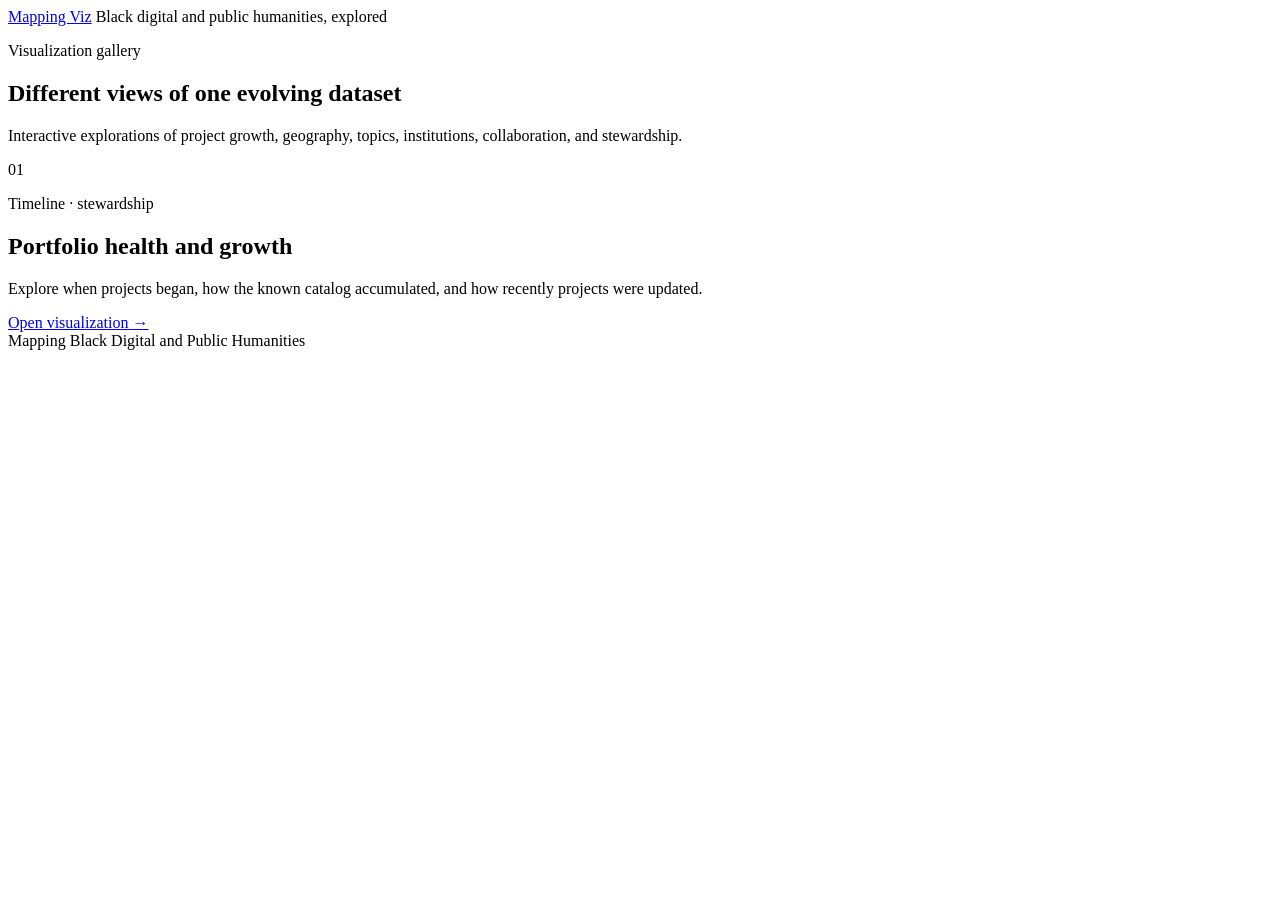
==== index.html @ 10069abc "Add visualization gallery index" ====
<!doctype html>
<html lang="en">
<head>
  <meta charset="utf-8">
  <meta name="viewport" content="width=device-width, initial-scale=1">
  <meta name="description" content="Interactive visualizations from the Mapping Black Digital and Public Humanities dataset.">
  <title>Mapping Viz</title>
  <link rel="stylesheet" href="assets/site.css">
</head>
<body>
  <header class="site-header">
    <div class="shell header-inner">
      <a class="brand" href="index.html" aria-current="page">Mapping Viz</a>
      <span class="header-note">Black digital and public humanities, explored</span>
    </div>
  </header>

  <main class="shell gallery-main">
    <section class="gallery-intro" aria-labelledby="gallery-title">
      <p class="eyebrow">Visualization gallery</p>
      <h1 id="gallery-title">Different views of one evolving dataset</h1>
      <p>
        Interactive explorations of project growth, geography, topics,
        institutions, collaboration, and stewardship.
      </p>
    </section>

    <section class="gallery-grid" aria-label="Available visualizations">
      <article class="viz-card">
        <div class="card-number" aria-hidden="true">01</div>
        <div>
          <p class="eyebrow">Timeline · stewardship</p>
          <h2>Portfolio health and growth</h2>
          <p>
            Explore when projects began, how the known catalog accumulated,
            and how recently projects were updated.
          </p>
        </div>
        <a class="button-link" href="visualizations/portfolio-health-growth/">
          Open visualization <span aria-hidden="true">→</span>
        </a>
      </article>
    </section>
  </main>

  <footer class="site-footer">
    <div class="shell">Mapping Black Digital and Public Humanities</div>
  </footer>
</body>
</html>
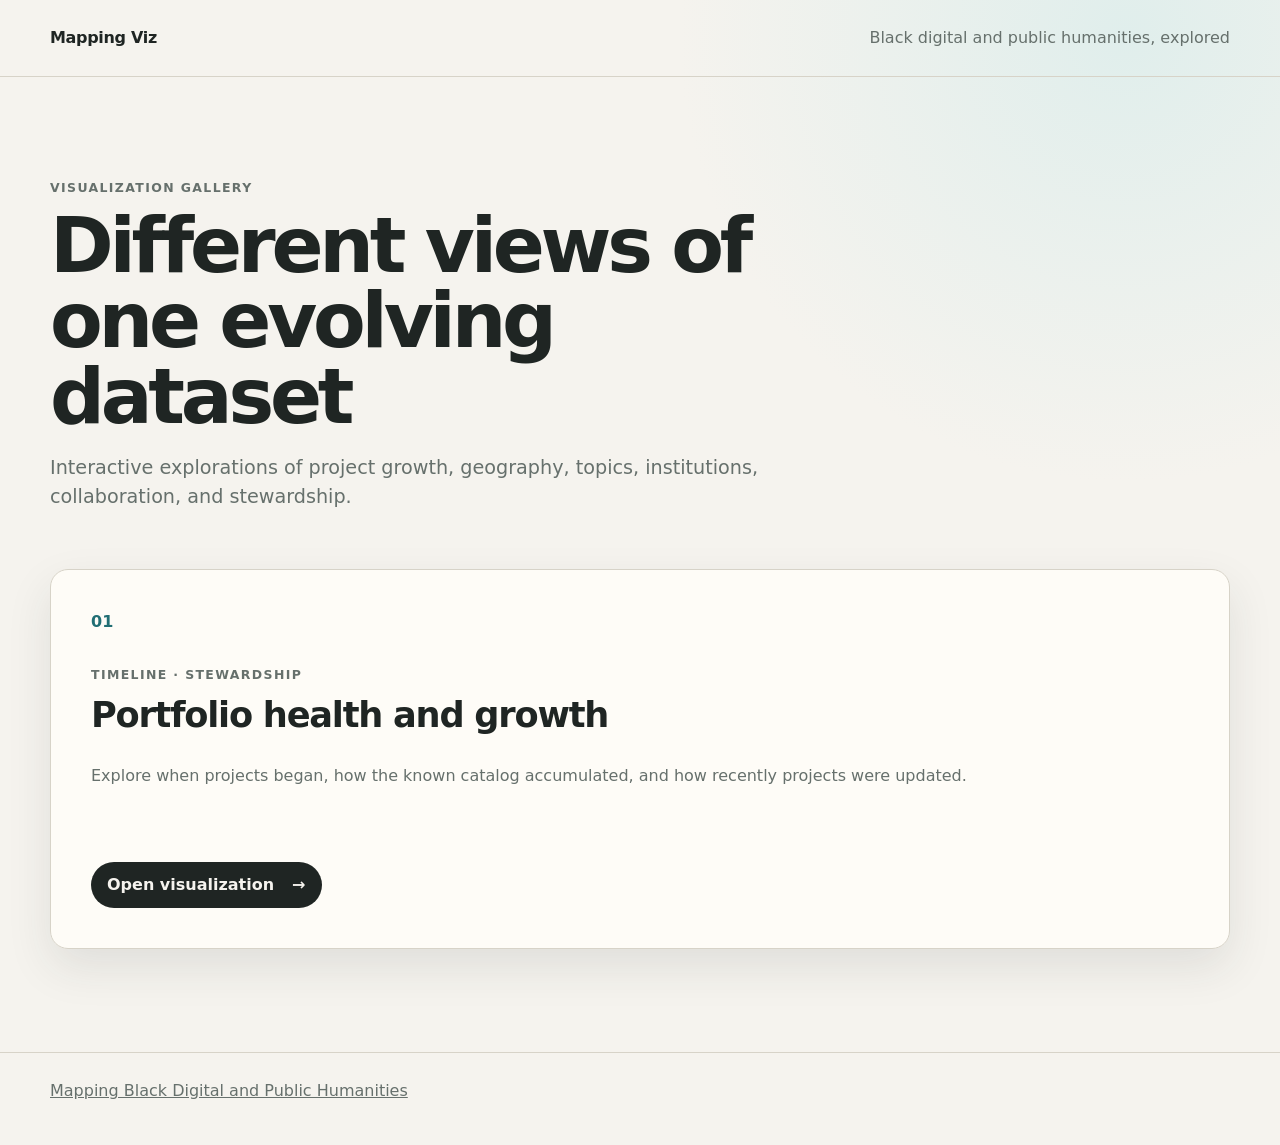
==== commit a51457ea: "Link dashboard footer to project site" ====
--- a/index.html
+++ b/index.html
@@ -44,7 +44,9 @@
   </main>
 
   <footer class="site-footer">
-    <div class="shell">Mapping Black Digital and Public Humanities</div>
+    <div class="shell">
+      <a href="https://sites.lib.jmu.edu/mappingbdh/">Mapping Black Digital and Public Humanities</a>
+    </div>
   </footer>
 </body>
 </html>
--- a/assets/site.css
+++ b/assets/site.css
@@ -0,0 +1,510 @@
+:root {
+  color-scheme: light;
+  --background: #f5f3ee;
+  --surface: #fffdf8;
+  --surface-strong: #ebe7dc;
+  --foreground: #1f2523;
+  --muted: #66706c;
+  --border: #d7d3c8;
+  --accent: #216e74;
+  --accent-strong: #164d52;
+  --accent-soft: #d7eceb;
+  --series-1: #1f8a91;
+  --series-2: #e57a44;
+  --series-3: #5aab72;
+  --series-4: #b8699f;
+  --series-5: #9a9a94;
+  --focus: #0c646c;
+  --shadow: 0 18px 45px rgb(43 50 47 / 10%);
+  --radius: 18px;
+  --shell: 1180px;
+  font-family: Inter, ui-sans-serif, system-ui, -apple-system, BlinkMacSystemFont, "Segoe UI", sans-serif;
+}
+
+* {
+  box-sizing: border-box;
+}
+
+html {
+  min-width: 320px;
+  background: var(--background);
+}
+
+body {
+  min-height: 100vh;
+  margin: 0;
+  background:
+    radial-gradient(circle at 88% 3%, color-mix(in srgb, var(--accent-soft) 70%, transparent), transparent 28rem),
+    var(--background);
+  color: var(--foreground);
+  line-height: 1.5;
+}
+
+a {
+  color: inherit;
+}
+
+button,
+select {
+  font: inherit;
+}
+
+button,
+a,
+select {
+  outline-offset: 3px;
+}
+
+:focus-visible {
+  outline: 3px solid var(--focus);
+}
+
+.shell {
+  width: min(calc(100% - 40px), var(--shell));
+  margin-inline: auto;
+}
+
+.site-header {
+  border-bottom: 1px solid var(--border);
+}
+
+.header-inner {
+  display: flex;
+  align-items: center;
+  justify-content: space-between;
+  gap: 20px;
+  min-height: 76px;
+}
+
+.brand {
+  font-weight: 750;
+  letter-spacing: -0.02em;
+  text-decoration: none;
+}
+
+.header-note,
+.eyebrow,
+.meta,
+.site-footer,
+.chart-context,
+.chart-detail {
+  color: var(--muted);
+}
+
+.header-note {
+  text-align: right;
+}
+
+.gallery-main {
+  padding-block: clamp(56px, 8vw, 104px);
+}
+
+.gallery-intro {
+  max-width: 760px;
+}
+
+.eyebrow {
+  margin: 0 0 10px;
+  font-size: 0.78rem;
+  font-weight: 750;
+  letter-spacing: 0.11em;
+  text-transform: uppercase;
+}
+
+h1,
+h2,
+p {
+  margin-top: 0;
+}
+
+h1 {
+  max-width: 780px;
+  margin-bottom: 20px;
+  font-size: clamp(2.35rem, 6vw, 5.5rem);
+  line-height: 0.98;
+  letter-spacing: -0.055em;
+}
+
+h2 {
+  font-size: clamp(1.45rem, 3vw, 2.2rem);
+  line-height: 1.12;
+  letter-spacing: -0.035em;
+}
+
+.gallery-intro > p:last-child,
+.page-intro > p {
+  max-width: 720px;
+  font-size: clamp(1rem, 2vw, 1.2rem);
+  color: var(--muted);
+}
+
+.gallery-grid {
+  display: grid;
+  grid-template-columns: repeat(auto-fit, minmax(min(100%, 320px), 1fr));
+  gap: 22px;
+  margin-top: 58px;
+}
+
+.viz-card {
+  display: grid;
+  grid-template-rows: auto 1fr auto;
+  gap: 32px;
+  min-height: 380px;
+  padding: clamp(24px, 4vw, 40px);
+  border: 1px solid var(--border);
+  border-radius: var(--radius);
+  background: color-mix(in srgb, var(--surface) 94%, transparent);
+  box-shadow: var(--shadow);
+}
+
+.viz-card p {
+  color: var(--muted);
+}
+
+.card-number {
+  color: var(--accent);
+  font-weight: 800;
+}
+
+.button-link {
+  display: inline-flex;
+  align-items: center;
+  justify-content: space-between;
+  gap: 18px;
+  width: fit-content;
+  min-height: 46px;
+  padding: 10px 16px;
+  border-radius: 999px;
+  background: var(--foreground);
+  color: var(--background);
+  font-weight: 700;
+  text-decoration: none;
+}
+
+.button-link:hover {
+  background: var(--accent-strong);
+}
+
+.site-footer {
+  padding-block: 26px 42px;
+  border-top: 1px solid var(--border);
+}
+
+.breadcrumb {
+  display: inline-flex;
+  align-items: center;
+  gap: 8px;
+  color: var(--muted);
+  text-decoration: none;
+}
+
+.breadcrumb:hover {
+  color: var(--foreground);
+}
+
+.page-main {
+  padding-block: clamp(34px, 6vw, 72px);
+}
+
+.page-intro {
+  display: grid;
+  grid-template-columns: minmax(0, 1fr) minmax(250px, 0.6fr);
+  gap: 30px;
+  align-items: end;
+  margin: 28px 0 42px;
+}
+
+.page-intro h1 {
+  margin-bottom: 0;
+}
+
+.app-panel {
+  padding: clamp(18px, 4vw, 38px);
+  border: 1px solid var(--border);
+  border-radius: var(--radius);
+  background: var(--surface);
+  box-shadow: var(--shadow);
+}
+
+.chart-toolbar,
+.chart-heading,
+.recency-heading {
+  display: flex;
+  align-items: flex-start;
+  justify-content: space-between;
+  gap: 18px;
+  flex-wrap: wrap;
+}
+
+.chart-toolbar {
+  margin-bottom: 12px;
+}
+
+.chart-heading h2,
+.recency-heading h2 {
+  margin-bottom: 4px;
+  font-size: clamp(1.08rem, 2vw, 1.35rem);
+  letter-spacing: -0.02em;
+}
+
+.chart-context {
+  margin: 0;
+  font-size: 0.88rem;
+}
+
+.controls {
+  display: flex;
+  align-items: flex-end;
+  justify-content: flex-end;
+  gap: 12px;
+  flex-wrap: wrap;
+}
+
+.mode-group {
+  display: inline-flex;
+  padding: 3px;
+  border: 1px solid var(--border);
+  border-radius: 999px;
+  background: var(--background);
+}
+
+.mode-button {
+  min-height: 38px;
+  padding: 7px 13px;
+  border: 0;
+  border-radius: 999px;
+  background: transparent;
+  color: var(--foreground);
+  cursor: pointer;
+}
+
+.mode-button[aria-pressed="true"] {
+  background: var(--foreground);
+  color: var(--surface);
+}
+
+.field {
+  display: grid;
+  gap: 5px;
+  color: var(--muted);
+  font-size: 0.82rem;
+}
+
+.field select {
+  min-width: 150px;
+  min-height: 44px;
+  padding: 7px 38px 7px 12px;
+  border: 1px solid var(--border);
+  border-radius: 10px;
+  background: var(--surface);
+  color: var(--foreground);
+}
+
+.chart-wrap {
+  position: relative;
+  width: 100%;
+}
+
+.timeline-chart {
+  display: block;
+  width: 100%;
+  height: 390px;
+  overflow: visible;
+}
+
+.chart-grid,
+.chart-axis {
+  stroke: var(--border);
+  stroke-width: 1;
+  vector-effect: non-scaling-stroke;
+}
+
+.chart-area {
+  fill: color-mix(in srgb, var(--series-1) 17%, transparent);
+}
+
+.chart-line {
+  fill: none;
+  stroke: var(--series-1);
+  stroke-width: 2.75;
+  vector-effect: non-scaling-stroke;
+}
+
+.chart-point {
+  fill: var(--surface);
+  stroke: var(--series-1);
+  stroke-width: 1.5;
+  vector-effect: non-scaling-stroke;
+  cursor: pointer;
+}
+
+.chart-point.selected {
+  fill: var(--series-1);
+  stroke: var(--surface);
+  stroke-width: 2.5;
+}
+
+.chart-guide {
+  stroke: var(--muted);
+  stroke-width: 1;
+  vector-effect: non-scaling-stroke;
+}
+
+.axis-label {
+  fill: var(--muted);
+  font-size: 12px;
+}
+
+.chart-callout rect {
+  fill: var(--surface);
+  stroke: var(--border);
+  stroke-width: 1;
+  vector-effect: non-scaling-stroke;
+}
+
+.chart-callout text {
+  fill: var(--foreground);
+  font-size: 12px;
+  font-weight: 700;
+}
+
+.chart-detail {
+  min-height: 24px;
+  margin: 3px 0 28px;
+  font-size: 0.9rem;
+}
+
+.tooltip {
+  position: absolute;
+  z-index: 3;
+  max-width: 220px;
+  padding: 8px 10px;
+  border: 1px solid var(--border);
+  border-radius: 8px;
+  background: var(--foreground);
+  color: var(--surface);
+  font-size: 0.82rem;
+  pointer-events: none;
+  visibility: hidden;
+}
+
+.recency-heading {
+  margin-top: 6px;
+}
+
+.recency-chart {
+  display: block;
+  width: 100%;
+  height: 54px;
+  margin-top: 8px;
+}
+
+.recency-chart text {
+  fill: var(--foreground);
+  font-size: 12px;
+  font-weight: 700;
+  pointer-events: none;
+}
+
+.recency-legend {
+  display: flex;
+  align-items: center;
+  gap: 10px 20px;
+  flex-wrap: wrap;
+  margin-top: 12px;
+  color: var(--muted);
+  font-size: 0.82rem;
+}
+
+.legend-item {
+  display: inline-flex;
+  align-items: center;
+  gap: 7px;
+}
+
+.legend-swatch {
+  width: 11px;
+  height: 11px;
+  flex: 0 0 auto;
+  border-radius: 2px;
+}
+
+.data-note {
+  max-width: 760px;
+  margin: 24px 0 0;
+  color: var(--muted);
+  font-size: 0.82rem;
+}
+
+@media (prefers-color-scheme: dark) {
+  :root {
+    color-scheme: dark;
+    --background: #121716;
+    --surface: #1b211f;
+    --surface-strong: #252c29;
+    --foreground: #f1f2ed;
+    --muted: #a6afaa;
+    --border: #343d39;
+    --accent: #78c7c8;
+    --accent-strong: #4ba6aa;
+    --accent-soft: #183638;
+    --focus: #9ce2e3;
+    --shadow: 0 18px 48px rgb(0 0 0 / 22%);
+  }
+}
+
+@media (max-width: 760px) {
+  .shell {
+    width: min(calc(100% - 28px), var(--shell));
+  }
+
+  .header-note {
+    display: none;
+  }
+
+  .page-intro {
+    grid-template-columns: 1fr;
+    align-items: start;
+  }
+
+  .controls,
+  .chart-toolbar {
+    justify-content: flex-start;
+  }
+
+  .timeline-chart {
+    height: 330px;
+  }
+}
+
+@media (max-width: 440px) {
+  .app-panel {
+    padding-inline: 14px;
+  }
+
+  .controls,
+  .mode-group,
+  .field {
+    width: 100%;
+  }
+
+  .mode-button {
+    flex: 1;
+  }
+
+  .field select {
+    width: 100%;
+  }
+
+  .timeline-chart {
+    height: 300px;
+  }
+}
+
+@media (prefers-reduced-motion: reduce) {
+  *,
+  *::before,
+  *::after {
+    scroll-behavior: auto !important;
+  }
+}
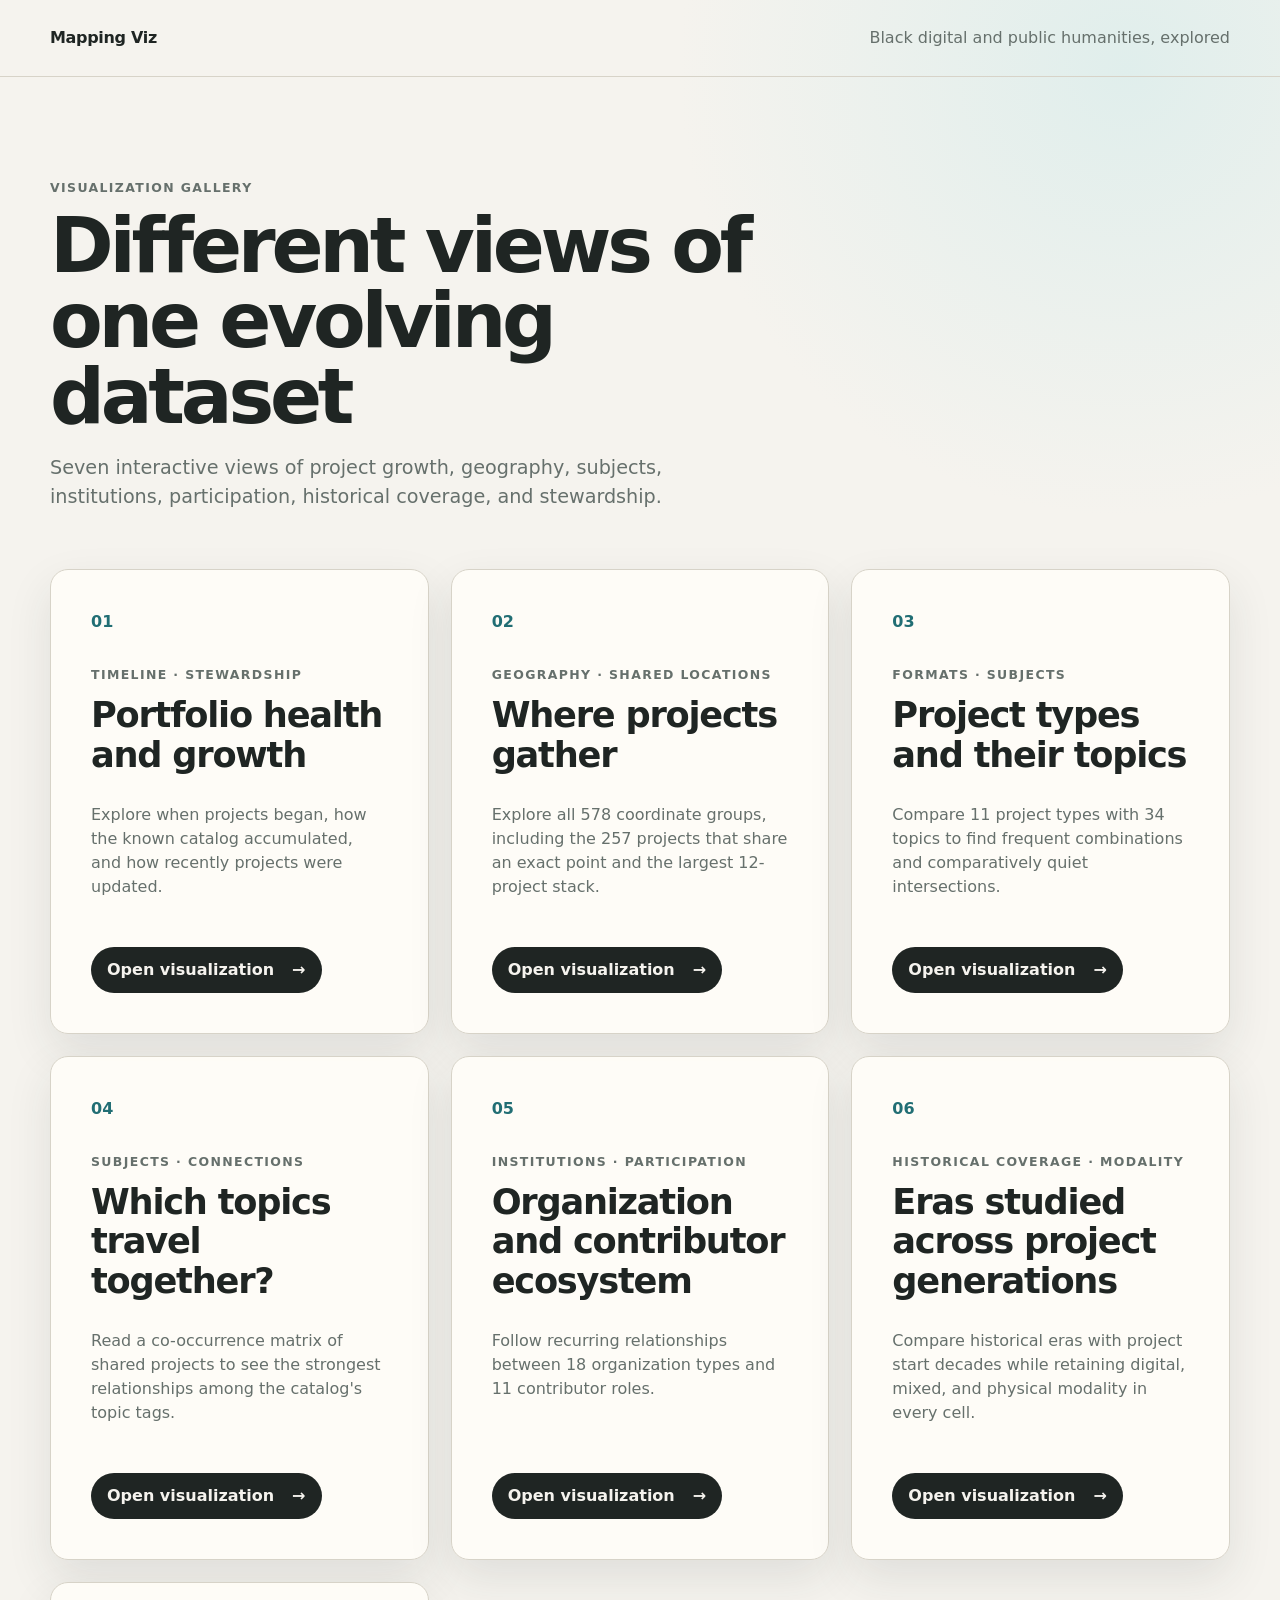
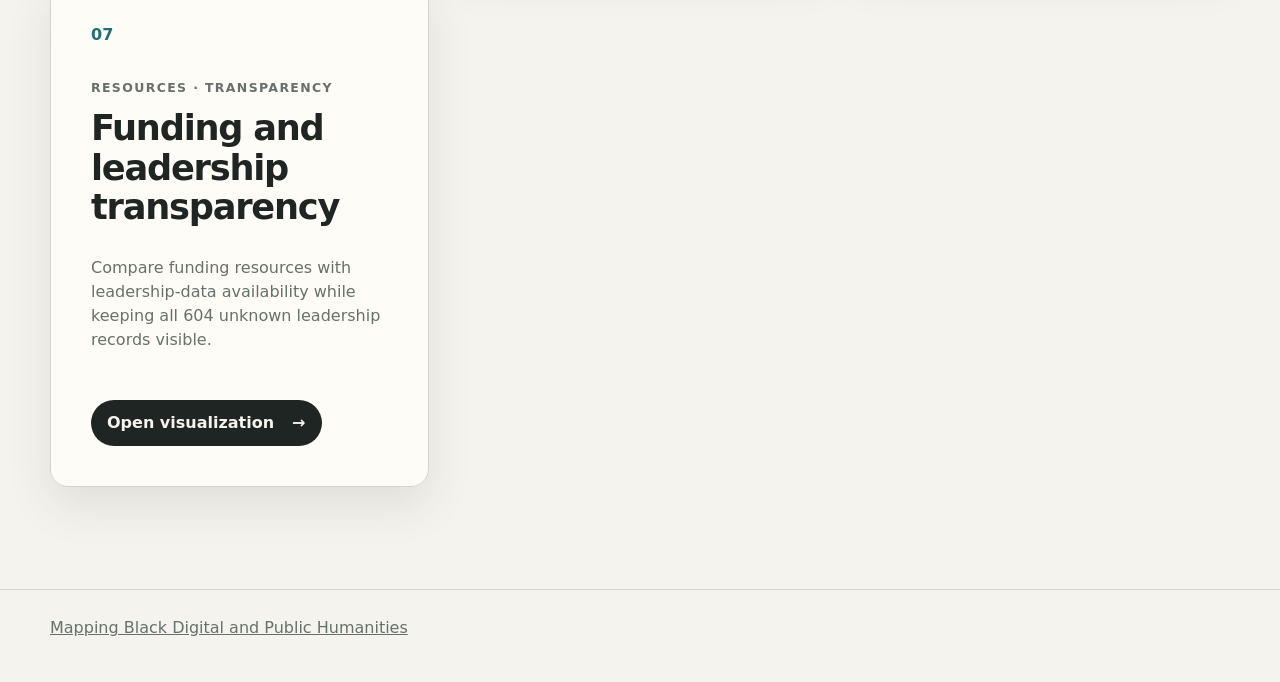
==== commit 9676ff4b: "Add six visualizations to gallery Updated text for clarity and added new visualization cards." ====
--- a/index.html
+++ b/index.html
@@ -5,7 +5,7 @@
   <meta name="viewport" content="width=device-width, initial-scale=1">
   <meta name="description" content="Interactive visualizations from the Mapping Black Digital and Public Humanities dataset.">
   <title>Mapping Viz</title>
-  <link rel="stylesheet" href="assets/site.css">
+  <link rel="stylesheet" href="assets/site.css?v=2">
 </head>
 <body>
   <header class="site-header">
@@ -20,8 +20,8 @@
       <p class="eyebrow">Visualization gallery</p>
       <h1 id="gallery-title">Different views of one evolving dataset</h1>
       <p>
-        Interactive explorations of project growth, geography, topics,
-        institutions, collaboration, and stewardship.
+        Seven interactive views of project growth, geography, subjects,
+        institutions, participation, historical coverage, and stewardship.
       </p>
     </section>
 
@@ -29,7 +29,7 @@
       <article class="viz-card">
         <div class="card-number" aria-hidden="true">01</div>
         <div>
-          <p class="eyebrow">Timeline · stewardship</p>
+          <p class="eyebrow">Timeline &middot; stewardship</p>
           <h2>Portfolio health and growth</h2>
           <p>
             Explore when projects began, how the known catalog accumulated,
@@ -37,7 +37,97 @@
           </p>
         </div>
         <a class="button-link" href="visualizations/portfolio-health-growth/">
-          Open visualization <span aria-hidden="true">→</span>
+          Open visualization <span aria-hidden="true">&rarr;</span>
+        </a>
+      </article>
+
+      <article class="viz-card">
+        <div class="card-number" aria-hidden="true">02</div>
+        <div>
+          <p class="eyebrow">Geography &middot; shared locations</p>
+          <h2>Where projects gather</h2>
+          <p>
+            Explore all 578 coordinate groups, including the 257 projects that
+            share an exact point and the largest 12-project stack.
+          </p>
+        </div>
+        <a class="button-link" href="visualizations/clustered-project-map/">
+          Open visualization <span aria-hidden="true">&rarr;</span>
+        </a>
+      </article>
+
+      <article class="viz-card">
+        <div class="card-number" aria-hidden="true">03</div>
+        <div>
+          <p class="eyebrow">Formats &middot; subjects</p>
+          <h2>Project types and their topics</h2>
+          <p>
+            Compare 11 project types with 34 topics to find frequent
+            combinations and comparatively quiet intersections.
+          </p>
+        </div>
+        <a class="button-link" href="visualizations/project-type-topic-heatmap/">
+          Open visualization <span aria-hidden="true">&rarr;</span>
+        </a>
+      </article>
+
+      <article class="viz-card">
+        <div class="card-number" aria-hidden="true">04</div>
+        <div>
+          <p class="eyebrow">Subjects &middot; connections</p>
+          <h2>Which topics travel together?</h2>
+          <p>
+            Read a co-occurrence matrix of shared projects to see the strongest
+            relationships among the catalog's topic tags.
+          </p>
+        </div>
+        <a class="button-link" href="visualizations/topic-cooccurrence-matrix/">
+          Open visualization <span aria-hidden="true">&rarr;</span>
+        </a>
+      </article>
+
+      <article class="viz-card">
+        <div class="card-number" aria-hidden="true">05</div>
+        <div>
+          <p class="eyebrow">Institutions &middot; participation</p>
+          <h2>Organization and contributor ecosystem</h2>
+          <p>
+            Follow recurring relationships between 18 organization types and
+            11 contributor roles.
+          </p>
+        </div>
+        <a class="button-link" href="visualizations/organization-contributor-ecosystem/">
+          Open visualization <span aria-hidden="true">&rarr;</span>
+        </a>
+      </article>
+
+      <article class="viz-card">
+        <div class="card-number" aria-hidden="true">06</div>
+        <div>
+          <p class="eyebrow">Historical coverage &middot; modality</p>
+          <h2>Eras studied across project generations</h2>
+          <p>
+            Compare historical eras with project start decades while retaining
+            digital, mixed, and physical modality in every cell.
+          </p>
+        </div>
+        <a class="button-link" href="visualizations/era-modality-decade-matrix/">
+          Open visualization <span aria-hidden="true">&rarr;</span>
+        </a>
+      </article>
+
+      <article class="viz-card">
+        <div class="card-number" aria-hidden="true">07</div>
+        <div>
+          <p class="eyebrow">Resources &middot; transparency</p>
+          <h2>Funding and leadership transparency</h2>
+          <p>
+            Compare funding resources with leadership-data availability while
+            keeping all 604 unknown leadership records visible.
+          </p>
+        </div>
+        <a class="button-link" href="visualizations/funding-leadership-transparency/">
+          Open visualization <span aria-hidden="true">&rarr;</span>
         </a>
       </article>
     </section>
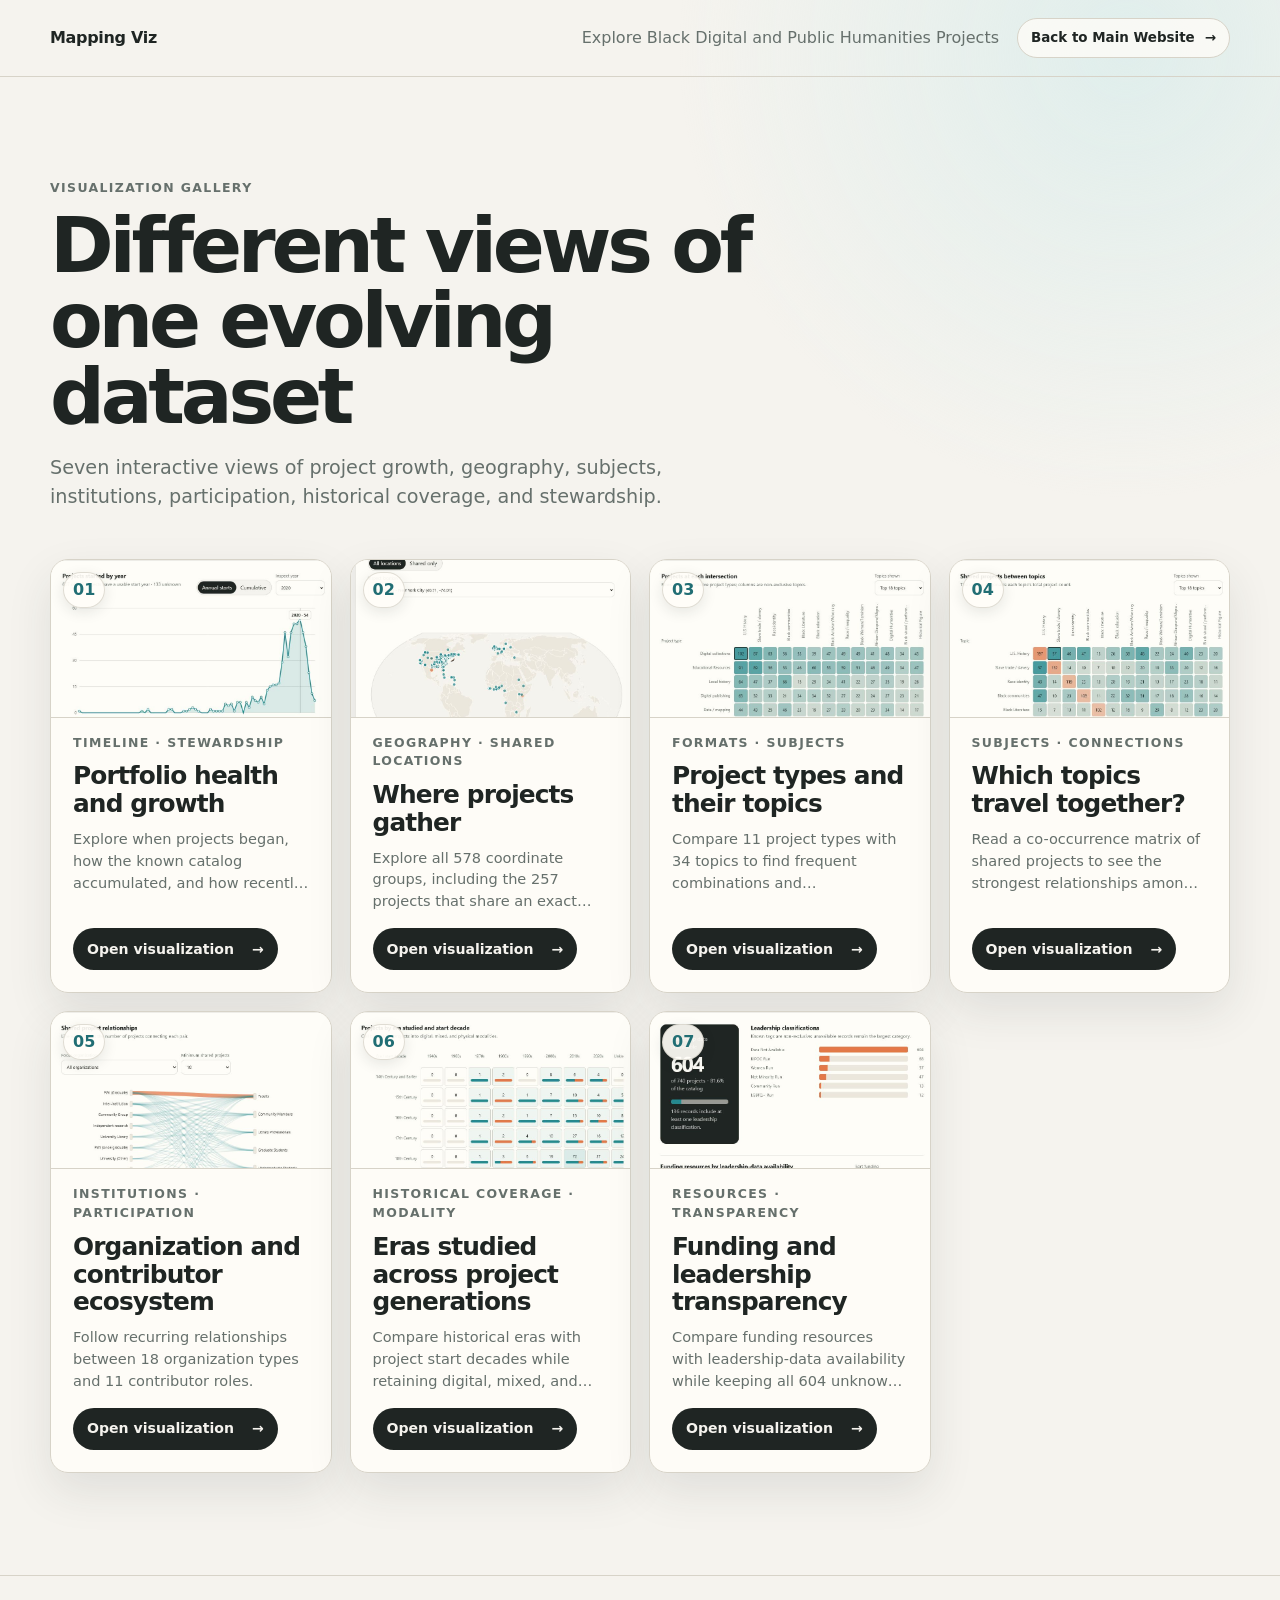
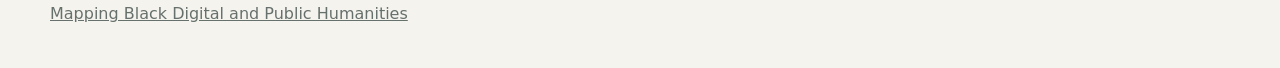
==== commit 57773257: "Add visualization card thumbnails" ====
--- a/index.html
+++ b/index.html
@@ -5,13 +5,18 @@
   <meta name="viewport" content="width=device-width, initial-scale=1">
   <meta name="description" content="Interactive visualizations from the Mapping Black Digital and Public Humanities dataset.">
   <title>Mapping Viz</title>
-  <link rel="stylesheet" href="assets/site.css?v=2">
+  <link rel="stylesheet" href="assets/site.css?v=4">
 </head>
 <body>
   <header class="site-header">
     <div class="shell header-inner">
       <a class="brand" href="index.html" aria-current="page">Mapping Viz</a>
-      <span class="header-note">Black digital and public humanities, explored</span>
+      <div class="header-context">
+        <span class="header-note">Explore Black Digital and Public Humanities Projects</span>
+        <a class="header-return" href="https://sites.lib.jmu.edu/mappingbdph/">
+          Back to Main Website <span aria-hidden="true">&rarr;</span>
+        </a>
+      </div>
     </div>
   </header>
 
@@ -27,8 +32,18 @@
 
     <section class="gallery-grid" aria-label="Available visualizations">
       <article class="viz-card">
+        <div class="card-preview">
+          <img
+            src="assets/thumbnails/portfolio-health-growth.png"
+            alt="Line chart preview of projects started by year"
+            width="866"
+            height="480"
+            loading="lazy"
+            decoding="async"
+          >
+        </div>
         <div class="card-number" aria-hidden="true">01</div>
-        <div>
+        <div class="card-content">
           <p class="eyebrow">Timeline &middot; stewardship</p>
           <h2>Portfolio health and growth</h2>
           <p>
@@ -42,8 +57,18 @@
       </article>
 
       <article class="viz-card">
+        <div class="card-preview">
+          <img
+            src="assets/thumbnails/clustered-project-map.png"
+            alt="World map preview showing clustered project locations"
+            width="866"
+            height="480"
+            loading="lazy"
+            decoding="async"
+          >
+        </div>
         <div class="card-number" aria-hidden="true">02</div>
-        <div>
+        <div class="card-content">
           <p class="eyebrow">Geography &middot; shared locations</p>
           <h2>Where projects gather</h2>
           <p>
@@ -57,8 +82,18 @@
       </article>
 
       <article class="viz-card">
+        <div class="card-preview">
+          <img
+            src="assets/thumbnails/project-type-topic-heatmap.png"
+            alt="Heatmap preview comparing project types and topics"
+            width="866"
+            height="480"
+            loading="lazy"
+            decoding="async"
+          >
+        </div>
         <div class="card-number" aria-hidden="true">03</div>
-        <div>
+        <div class="card-content">
           <p class="eyebrow">Formats &middot; subjects</p>
           <h2>Project types and their topics</h2>
           <p>
@@ -72,8 +107,18 @@
       </article>
 
       <article class="viz-card">
+        <div class="card-preview">
+          <img
+            src="assets/thumbnails/topic-cooccurrence-matrix.png"
+            alt="Matrix preview showing shared projects between topics"
+            width="866"
+            height="480"
+            loading="lazy"
+            decoding="async"
+          >
+        </div>
         <div class="card-number" aria-hidden="true">04</div>
-        <div>
+        <div class="card-content">
           <p class="eyebrow">Subjects &middot; connections</p>
           <h2>Which topics travel together?</h2>
           <p>
@@ -87,8 +132,18 @@
       </article>
 
       <article class="viz-card">
+        <div class="card-preview">
+          <img
+            src="assets/thumbnails/organization-contributor-ecosystem.png"
+            alt="Network preview of shared organization and contributor relationships"
+            width="866"
+            height="478"
+            loading="lazy"
+            decoding="async"
+          >
+        </div>
         <div class="card-number" aria-hidden="true">05</div>
-        <div>
+        <div class="card-content">
           <p class="eyebrow">Institutions &middot; participation</p>
           <h2>Organization and contributor ecosystem</h2>
           <p>
@@ -102,8 +157,18 @@
       </article>
 
       <article class="viz-card">
+        <div class="card-preview">
+          <img
+            src="assets/thumbnails/era-modality-decade-matrix.png"
+            alt="Matrix preview comparing eras studied and project start decades"
+            width="866"
+            height="480"
+            loading="lazy"
+            decoding="async"
+          >
+        </div>
         <div class="card-number" aria-hidden="true">06</div>
-        <div>
+        <div class="card-content">
           <p class="eyebrow">Historical coverage &middot; modality</p>
           <h2>Eras studied across project generations</h2>
           <p>
@@ -117,8 +182,18 @@
       </article>
 
       <article class="viz-card">
+        <div class="card-preview">
+          <img
+            src="assets/thumbnails/funding-leadership-transparency.png"
+            alt="Bar chart preview of leadership classification data"
+            width="866"
+            height="478"
+            loading="lazy"
+            decoding="async"
+          >
+        </div>
         <div class="card-number" aria-hidden="true">07</div>
-        <div>
+        <div class="card-content">
           <p class="eyebrow">Resources &middot; transparency</p>
           <h2>Funding and leadership transparency</h2>
           <p>
--- a/assets/site.css
+++ b/assets/site.css
@@ -77,9 +77,17 @@
 }
 
 .brand {
+  flex: 0 0 auto;
   font-weight: 750;
   letter-spacing: -0.02em;
   text-decoration: none;
+}
+
+.header-context {
+  display: flex;
+  align-items: center;
+  justify-content: flex-end;
+  gap: 12px 18px;
 }
 
 .header-note,
@@ -95,6 +103,28 @@
   text-align: right;
 }
 
+.header-return {
+  display: inline-flex;
+  align-items: center;
+  gap: 10px;
+  flex: 0 0 auto;
+  min-height: 40px;
+  padding: 7px 13px;
+  border: 1px solid var(--border);
+  border-radius: 999px;
+  background: color-mix(in srgb, var(--surface) 78%, transparent);
+  color: var(--foreground);
+  font-size: 0.84rem;
+  font-weight: 700;
+  text-decoration: none;
+}
+
+.header-return:hover {
+  border-color: var(--accent);
+  background: var(--accent-soft);
+  color: var(--accent-strong);
+}
+
 .gallery-main {
   padding-block: clamp(56px, 8vw, 104px);
 }
@@ -140,30 +170,74 @@
 
 .gallery-grid {
   display: grid;
-  grid-template-columns: repeat(auto-fit, minmax(min(100%, 320px), 1fr));
-  gap: 22px;
-  margin-top: 58px;
+  grid-template-columns: repeat(auto-fit, minmax(min(100%, 270px), 1fr));
+  gap: 18px;
+  margin-top: 48px;
 }
 
 .viz-card {
+  position: relative;
   display: grid;
   grid-template-rows: auto 1fr auto;
-  gap: 32px;
-  min-height: 380px;
-  padding: clamp(24px, 4vw, 40px);
+  gap: 16px;
+  min-width: 0;
+  overflow: hidden;
   border: 1px solid var(--border);
   border-radius: var(--radius);
   background: color-mix(in srgb, var(--surface) 94%, transparent);
   box-shadow: var(--shadow);
 }
 
+.card-preview {
+  aspect-ratio: 16 / 9;
+  overflow: hidden;
+  border-bottom: 1px solid var(--border);
+  background: var(--surface-strong);
+}
+
+.card-preview img {
+  display: block;
+  width: 100%;
+  height: 100%;
+  object-fit: cover;
+}
+
+.card-content {
+  padding-inline: 22px;
+}
+
+.viz-card h2 {
+  margin-bottom: 10px;
+  font-size: clamp(1.25rem, 2vw, 1.55rem);
+}
+
 .viz-card p {
   color: var(--muted);
 }
 
+.card-content > p:last-child {
+  display: -webkit-box;
+  margin-bottom: 0;
+  overflow: hidden;
+  font-size: 0.91rem;
+  -webkit-box-orient: vertical;
+  -webkit-line-clamp: 3;
+}
+
 .card-number {
+  position: absolute;
+  top: 12px;
+  left: 12px;
+  z-index: 1;
+  min-width: 38px;
+  padding: 5px 9px;
+  border: 1px solid color-mix(in srgb, var(--border) 78%, transparent);
+  border-radius: 999px;
+  background: color-mix(in srgb, var(--surface) 92%, transparent);
   color: var(--accent);
+  box-shadow: 0 4px 14px rgb(31 37 35 / 10%);
   font-weight: 800;
+  text-align: center;
 }
 
 .button-link {
@@ -181,6 +255,13 @@
   text-decoration: none;
 }
 
+.viz-card .button-link {
+  min-height: 42px;
+  margin: 0 22px 22px;
+  padding: 8px 14px;
+  font-size: 0.88rem;
+}
+
 .button-link:hover {
   background: var(--accent-strong);
 }
@@ -434,6 +515,463 @@
   margin: 24px 0 0;
   color: var(--muted);
   font-size: 0.82rem;
+}
+
+.app-panel--flush {
+  overflow: hidden;
+}
+
+.viz-heading {
+  margin-bottom: 22px;
+}
+
+.viz-heading h2 {
+  margin-bottom: 4px;
+  font-size: clamp(1.08rem, 2vw, 1.35rem);
+  letter-spacing: -0.02em;
+}
+
+.viz-toolbar {
+  display: flex;
+  align-items: flex-end;
+  justify-content: space-between;
+  gap: 16px;
+  flex-wrap: wrap;
+  margin-bottom: 18px;
+}
+
+.viz-controls {
+  display: flex;
+  align-items: flex-end;
+  gap: 12px;
+  flex-wrap: wrap;
+}
+
+.viz-summary {
+  min-height: 54px;
+  margin: 18px 0 0;
+  padding: 14px 16px;
+  border-left: 3px solid var(--accent);
+  background: var(--background);
+  color: var(--muted);
+}
+
+.viz-summary strong {
+  color: var(--foreground);
+}
+
+.viz-summary p:last-child {
+  margin-bottom: 0;
+}
+
+.stat-line {
+  display: flex;
+  align-items: baseline;
+  gap: 8px 18px;
+  flex-wrap: wrap;
+  margin: 0;
+  color: var(--muted);
+}
+
+.stat-line strong {
+  color: var(--foreground);
+  font-size: 1.15rem;
+}
+
+.viz-legend {
+  display: flex;
+  align-items: center;
+  gap: 10px 20px;
+  flex-wrap: wrap;
+  margin-top: 14px;
+  color: var(--muted);
+  font-size: 0.82rem;
+}
+
+.legend-dot {
+  width: 11px;
+  height: 11px;
+  flex: 0 0 auto;
+  border-radius: 50%;
+  background: var(--legend-color, var(--series-1));
+}
+
+.map-chart,
+.ecosystem-chart {
+  display: block;
+  width: 100%;
+}
+
+.map-chart {
+  height: 560px;
+}
+
+.map-sphere {
+  fill: var(--background);
+  stroke: var(--border);
+}
+
+.map-country {
+  fill: var(--surface-strong);
+  stroke: var(--surface);
+  stroke-width: 0.65;
+  vector-effect: non-scaling-stroke;
+}
+
+.map-point {
+  fill: color-mix(in srgb, var(--series-1) 74%, transparent);
+  stroke: var(--surface);
+  stroke-width: 1.2;
+  vector-effect: non-scaling-stroke;
+  cursor: pointer;
+}
+
+.map-point.shared {
+  fill: color-mix(in srgb, var(--series-2) 82%, transparent);
+}
+
+.map-point.selected {
+  stroke: var(--foreground);
+  stroke-width: 2.4;
+}
+
+.project-list {
+  display: grid;
+  gap: 5px;
+  margin: 10px 0 0;
+  padding-left: 20px;
+}
+
+.matrix-shell {
+  width: 100%;
+  overflow-x: auto;
+  overscroll-behavior-inline: contain;
+  padding-bottom: 8px;
+}
+
+.matrix-grid {
+  display: grid;
+  width: max-content;
+  min-width: 100%;
+  gap: 3px;
+  align-items: stretch;
+}
+
+.matrix-corner,
+.matrix-row-label,
+.matrix-column-label {
+  color: var(--muted);
+  font-size: 0.74rem;
+}
+
+.matrix-corner {
+  display: flex;
+  align-items: end;
+  padding: 0 8px 8px 0;
+}
+
+.matrix-row-label {
+  display: flex;
+  align-items: center;
+  justify-content: flex-end;
+  min-height: 40px;
+  padding-right: 8px;
+  text-align: right;
+}
+
+.matrix-column-label {
+  display: flex;
+  align-items: flex-end;
+  justify-content: center;
+  min-height: 138px;
+  padding-bottom: 8px;
+  writing-mode: vertical-rl;
+  transform: rotate(180deg);
+  text-align: left;
+}
+
+.matrix-cell {
+  display: grid;
+  place-items: center;
+  min-width: 40px;
+  min-height: 40px;
+  padding: 2px;
+  border: 0;
+  border-radius: 5px;
+  background: color-mix(
+    in srgb,
+    var(--series-1) var(--cell-strength, 0%),
+    var(--surface-strong)
+  );
+  color: var(--foreground);
+  cursor: pointer;
+  font-size: 0.72rem;
+  font-variant-numeric: tabular-nums;
+}
+
+.matrix-cell:hover,
+.matrix-cell[aria-pressed="true"] {
+  box-shadow: inset 0 0 0 2px var(--foreground);
+}
+
+.matrix-cell.diagonal {
+  background: color-mix(
+    in srgb,
+    var(--series-2) var(--cell-strength, 0%),
+    var(--surface-strong)
+  );
+}
+
+.matrix-cell.empty {
+  color: transparent;
+}
+
+.ecosystem-chart {
+  height: 650px;
+  overflow: visible;
+}
+
+.ecosystem-edge {
+  fill: none;
+  stroke: var(--series-1);
+  stroke-opacity: 0.15;
+  vector-effect: non-scaling-stroke;
+}
+
+.ecosystem-edge.active {
+  stroke: var(--series-2);
+  stroke-opacity: 0.75;
+}
+
+.ecosystem-node {
+  fill: var(--surface-strong);
+  stroke: var(--border);
+  stroke-width: 1;
+  vector-effect: non-scaling-stroke;
+}
+
+.ecosystem-node.active {
+  fill: var(--accent-soft);
+  stroke: var(--accent);
+  stroke-width: 2;
+}
+
+.ecosystem-label {
+  fill: var(--foreground);
+  font-size: 11px;
+}
+
+.ecosystem-count {
+  fill: var(--muted);
+  font-size: 10px;
+}
+
+.era-table {
+  width: max(840px, 100%);
+  border-collapse: separate;
+  border-spacing: 5px;
+}
+
+.era-table th {
+  color: var(--muted);
+  font-size: 0.74rem;
+  font-weight: 400;
+}
+
+.era-table thead th {
+  height: 54px;
+  padding-bottom: 5px;
+  text-align: center;
+}
+
+.era-table tbody th {
+  min-width: 138px;
+  padding-right: 8px;
+  text-align: right;
+}
+
+.era-table td {
+  padding: 0;
+}
+
+.era-cell {
+  display: grid;
+  gap: 5px;
+  align-content: center;
+  width: 100%;
+  min-width: 54px;
+  min-height: 58px;
+  padding: 6px;
+  border: 1px solid var(--border);
+  border-radius: 6px;
+  background: color-mix(
+    in srgb,
+    var(--series-1) var(--era-strength, 0%),
+    var(--surface)
+  );
+  color: var(--foreground);
+  cursor: pointer;
+}
+
+.era-cell:hover,
+.era-cell[aria-pressed="true"] {
+  border-color: var(--foreground);
+  box-shadow: inset 0 0 0 1px var(--foreground);
+}
+
+.era-total {
+  font-size: 0.72rem;
+  font-variant-numeric: tabular-nums;
+}
+
+.era-stack {
+  display: flex;
+  width: 100%;
+  height: 8px;
+  overflow: hidden;
+  border-radius: 999px;
+  background: var(--surface-strong);
+}
+
+.era-stack span:nth-child(1) {
+  background: var(--series-1);
+}
+
+.era-stack span:nth-child(2) {
+  background: var(--series-2);
+}
+
+.era-stack span:nth-child(3) {
+  background: var(--series-3);
+}
+
+.transparency-layout {
+  display: grid;
+  grid-template-columns: minmax(240px, 0.45fr) minmax(0, 1fr);
+  gap: clamp(24px, 4vw, 48px);
+  align-items: start;
+}
+
+.transparency-callout {
+  padding: clamp(20px, 4vw, 32px);
+  border-radius: var(--radius);
+  background: var(--foreground);
+  color: var(--surface);
+}
+
+.transparency-callout p {
+  margin-bottom: 8px;
+  color: color-mix(in srgb, var(--surface) 72%, transparent);
+}
+
+.transparency-callout strong {
+  display: block;
+  margin-bottom: 10px;
+  font-size: clamp(2.7rem, 7vw, 5rem);
+  line-height: 0.95;
+  letter-spacing: -0.06em;
+}
+
+.completeness-bar {
+  display: flex;
+  height: 14px;
+  margin: 22px 0 10px;
+  overflow: hidden;
+  border-radius: 999px;
+  background: var(--series-5);
+}
+
+.completeness-known {
+  background: var(--series-1);
+}
+
+.leadership-bars,
+.funding-bars {
+  display: grid;
+  gap: 9px;
+}
+
+.leadership-row,
+.funding-row {
+  display: grid;
+  gap: 6px;
+}
+
+.leadership-row {
+  grid-template-columns: minmax(150px, 0.75fr) minmax(160px, 1fr) 42px;
+  align-items: center;
+}
+
+.leadership-track,
+.funding-track {
+  display: flex;
+  height: 18px;
+  overflow: hidden;
+  border-radius: 4px;
+  background: var(--surface-strong);
+}
+
+.leadership-fill {
+  background: var(--series-2);
+}
+
+.funding-row {
+  grid-template-columns: minmax(180px, 0.8fr) minmax(220px, 1.4fr) 46px;
+  align-items: center;
+}
+
+.funding-row-button {
+  width: 100%;
+  padding: 4px 0;
+  border: 0;
+  background: transparent;
+  color: inherit;
+  cursor: pointer;
+  text-align: left;
+}
+
+.funding-row-button:hover .bar-label,
+.funding-row-button[aria-pressed="true"] .bar-label {
+  color: var(--foreground);
+  text-decoration: underline;
+  text-underline-offset: 3px;
+}
+
+.funding-known {
+  background: var(--series-1);
+}
+
+.funding-unknown {
+  background: var(--series-5);
+}
+
+.bar-label,
+.bar-value {
+  color: var(--muted);
+  font-size: 0.78rem;
+}
+
+.bar-value {
+  text-align: right;
+  font-variant-numeric: tabular-nums;
+}
+
+.section-divider {
+  margin: 34px 0 24px;
+  border: 0;
+  border-top: 1px solid var(--border);
+}
+
+.sr-only {
+  position: absolute;
+  width: 1px;
+  height: 1px;
+  padding: 0;
+  margin: -1px;
+  overflow: hidden;
+  clip: rect(0, 0, 0, 0);
+  white-space: nowrap;
+  border: 0;
 }
 
 @media (prefers-color-scheme: dark) {
@@ -458,8 +996,21 @@
     width: min(calc(100% - 28px), var(--shell));
   }
 
+  .header-inner {
+    align-items: flex-start;
+    min-height: auto;
+    padding-block: 16px;
+  }
+
+  .header-context {
+    align-items: flex-end;
+    flex-direction: column;
+    gap: 8px;
+  }
+
   .header-note {
-    display: none;
+    max-width: 300px;
+    font-size: 0.86rem;
   }
 
   .page-intro {
@@ -475,9 +1026,36 @@
   .timeline-chart {
     height: 330px;
   }
+
+  .map-chart {
+    height: 460px;
+  }
+
+  .transparency-layout {
+    grid-template-columns: 1fr;
+  }
+
+  .ecosystem-chart {
+    height: 580px;
+  }
 }
 
 @media (max-width: 440px) {
+  .header-inner {
+    align-items: stretch;
+    flex-direction: column;
+    gap: 12px;
+  }
+
+  .header-context {
+    align-items: flex-start;
+  }
+
+  .header-note {
+    max-width: none;
+    text-align: left;
+  }
+
   .app-panel {
     padding-inline: 14px;
   }
@@ -498,6 +1076,31 @@
 
   .timeline-chart {
     height: 300px;
+  }
+
+  .viz-controls,
+  .viz-controls .field,
+  .viz-controls .mode-group {
+    width: 100%;
+  }
+
+  .map-chart {
+    height: 360px;
+  }
+
+  .ecosystem-chart {
+    height: 520px;
+  }
+
+  .leadership-row,
+  .funding-row {
+    grid-template-columns: 1fr 40px;
+  }
+
+  .leadership-track,
+  .funding-track {
+    grid-column: 1 / -1;
+    grid-row: 2;
   }
 }
 
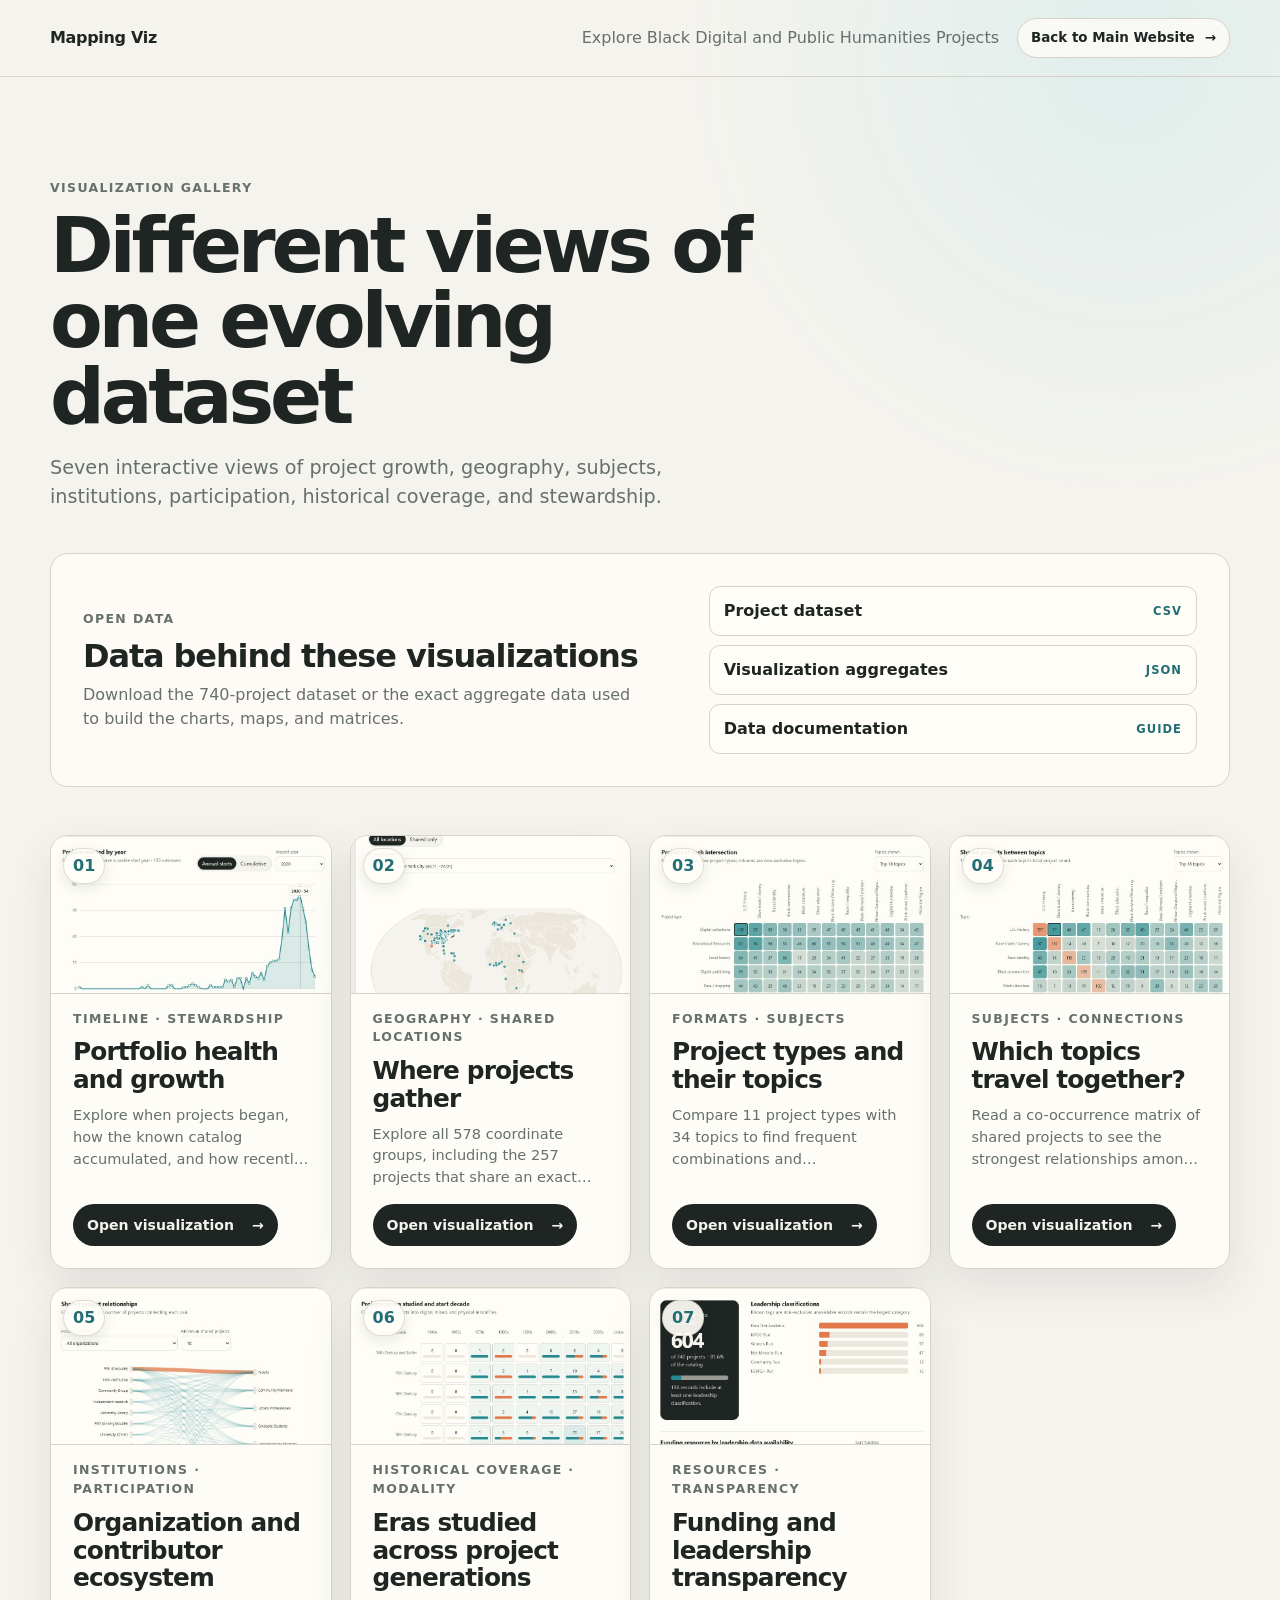
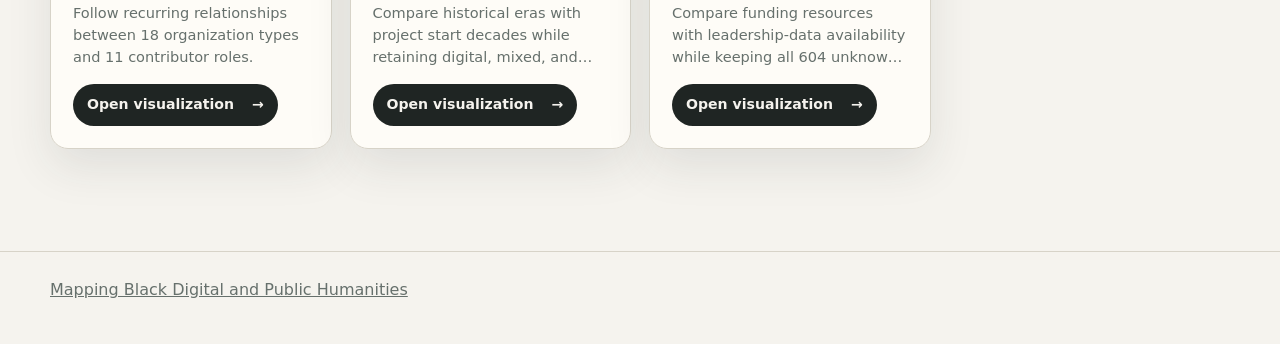
==== commit bc567506: "Add public data downloads" ====
--- a/index.html
+++ b/index.html
@@ -5,7 +5,7 @@
   <meta name="viewport" content="width=device-width, initial-scale=1">
   <meta name="description" content="Interactive visualizations from the Mapping Black Digital and Public Humanities dataset.">
   <title>Mapping Viz</title>
-  <link rel="stylesheet" href="assets/site.css?v=4">
+  <link rel="stylesheet" href="assets/site.css?v=5">
 </head>
 <body>
   <header class="site-header">
@@ -30,6 +30,28 @@
       </p>
     </section>
 
+    <section class="data-access" aria-labelledby="data-access-title">
+      <div>
+        <p class="eyebrow">Open data</p>
+        <h2 id="data-access-title">Data behind these visualizations</h2>
+        <p>
+          Download the 740-project dataset or the exact aggregate data used to
+          build the charts, maps, and matrices.
+        </p>
+      </div>
+      <div class="data-links">
+        <a class="data-link" href="data/mapping-bdph-projects.csv" download>
+          <span>Project dataset</span><strong>CSV</strong>
+        </a>
+        <a class="data-link" href="data/mapping-visualization-aggregates.json" download>
+          <span>Visualization aggregates</span><strong>JSON</strong>
+        </a>
+        <a class="data-link" href="data/data-documentation.html">
+          <span>Data documentation</span><strong>Guide</strong>
+        </a>
+      </div>
+    </section>
+
     <section class="gallery-grid" aria-label="Available visualizations">
       <article class="viz-card">
         <div class="card-preview">
--- a/assets/site.css
+++ b/assets/site.css
@@ -168,6 +168,64 @@
   color: var(--muted);
 }
 
+.data-access {
+  display: grid;
+  grid-template-columns: minmax(0, 1fr) minmax(300px, 0.86fr);
+  gap: clamp(24px, 5vw, 58px);
+  align-items: center;
+  margin-top: 42px;
+  padding: clamp(22px, 4vw, 32px);
+  border: 1px solid var(--border);
+  border-radius: var(--radius);
+  background: color-mix(in srgb, var(--surface) 88%, transparent);
+}
+
+.data-access h2,
+.data-fields h2 {
+  margin-bottom: 8px;
+  font-size: clamp(1.45rem, 3vw, 2rem);
+}
+
+.data-access > div > p:last-child,
+.data-intro > p:last-child {
+  max-width: 650px;
+  margin-bottom: 0;
+  color: var(--muted);
+}
+
+.data-links {
+  display: grid;
+  gap: 9px;
+}
+
+.data-link {
+  display: flex;
+  align-items: center;
+  justify-content: space-between;
+  gap: 16px;
+  min-height: 50px;
+  padding: 10px 14px;
+  border: 1px solid var(--border);
+  border-radius: 11px;
+  background: var(--surface);
+  color: var(--foreground);
+  font-weight: 700;
+  text-decoration: none;
+}
+
+.data-link:hover {
+  border-color: var(--accent);
+  background: var(--accent-soft);
+  color: var(--accent-strong);
+}
+
+.data-link strong {
+  color: var(--accent);
+  font-size: 0.72rem;
+  letter-spacing: 0.09em;
+  text-transform: uppercase;
+}
+
 .gallery-grid {
   display: grid;
   grid-template-columns: repeat(auto-fit, minmax(min(100%, 270px), 1fr));
@@ -269,6 +327,87 @@
 .site-footer {
   padding-block: 26px 42px;
   border-top: 1px solid var(--border);
+}
+
+.data-main {
+  padding-block: clamp(34px, 6vw, 72px);
+}
+
+.data-intro {
+  max-width: 800px;
+  margin: 28px 0 40px;
+}
+
+.data-intro h1 {
+  margin-bottom: 18px;
+}
+
+.data-doc-grid {
+  display: grid;
+  grid-template-columns: repeat(auto-fit, minmax(min(100%, 300px), 1fr));
+  gap: 18px;
+}
+
+.data-info-card,
+.data-fields {
+  border: 1px solid var(--border);
+  border-radius: var(--radius);
+  background: var(--surface);
+  box-shadow: var(--shadow);
+}
+
+.data-info-card {
+  display: grid;
+  grid-template-rows: auto auto 1fr auto;
+  gap: 14px;
+  padding: clamp(22px, 4vw, 32px);
+}
+
+.data-info-card h2 {
+  margin-bottom: 0;
+  font-size: clamp(1.3rem, 2.5vw, 1.75rem);
+}
+
+.data-info-card p {
+  margin-bottom: 0;
+  color: var(--muted);
+}
+
+.data-info-card .button-link {
+  margin-top: 8px;
+}
+
+.data-fields {
+  margin-top: 22px;
+  padding: clamp(22px, 4vw, 36px);
+}
+
+.data-definition-list {
+  display: grid;
+  grid-template-columns: repeat(auto-fit, minmax(min(100%, 260px), 1fr));
+  gap: 22px 34px;
+  margin: 26px 0 0;
+}
+
+.data-definition-list div {
+  padding-top: 14px;
+  border-top: 1px solid var(--border);
+}
+
+.data-definition-list dt {
+  margin-bottom: 5px;
+  font-weight: 750;
+}
+
+.data-definition-list dd {
+  margin: 0;
+  color: var(--muted);
+}
+
+.data-definition-list code {
+  color: var(--foreground);
+  font-family: ui-monospace, SFMono-Regular, Consolas, monospace;
+  font-size: 0.9em;
 }
 
 .breadcrumb {
@@ -1013,6 +1152,10 @@
     font-size: 0.86rem;
   }
 
+  .data-access {
+    grid-template-columns: 1fr;
+  }
+
   .page-intro {
     grid-template-columns: 1fr;
     align-items: start;
@@ -1056,6 +1199,10 @@
     text-align: left;
   }
 
+  .data-access {
+    padding: 20px;
+  }
+
   .app-panel {
     padding-inline: 14px;
   }
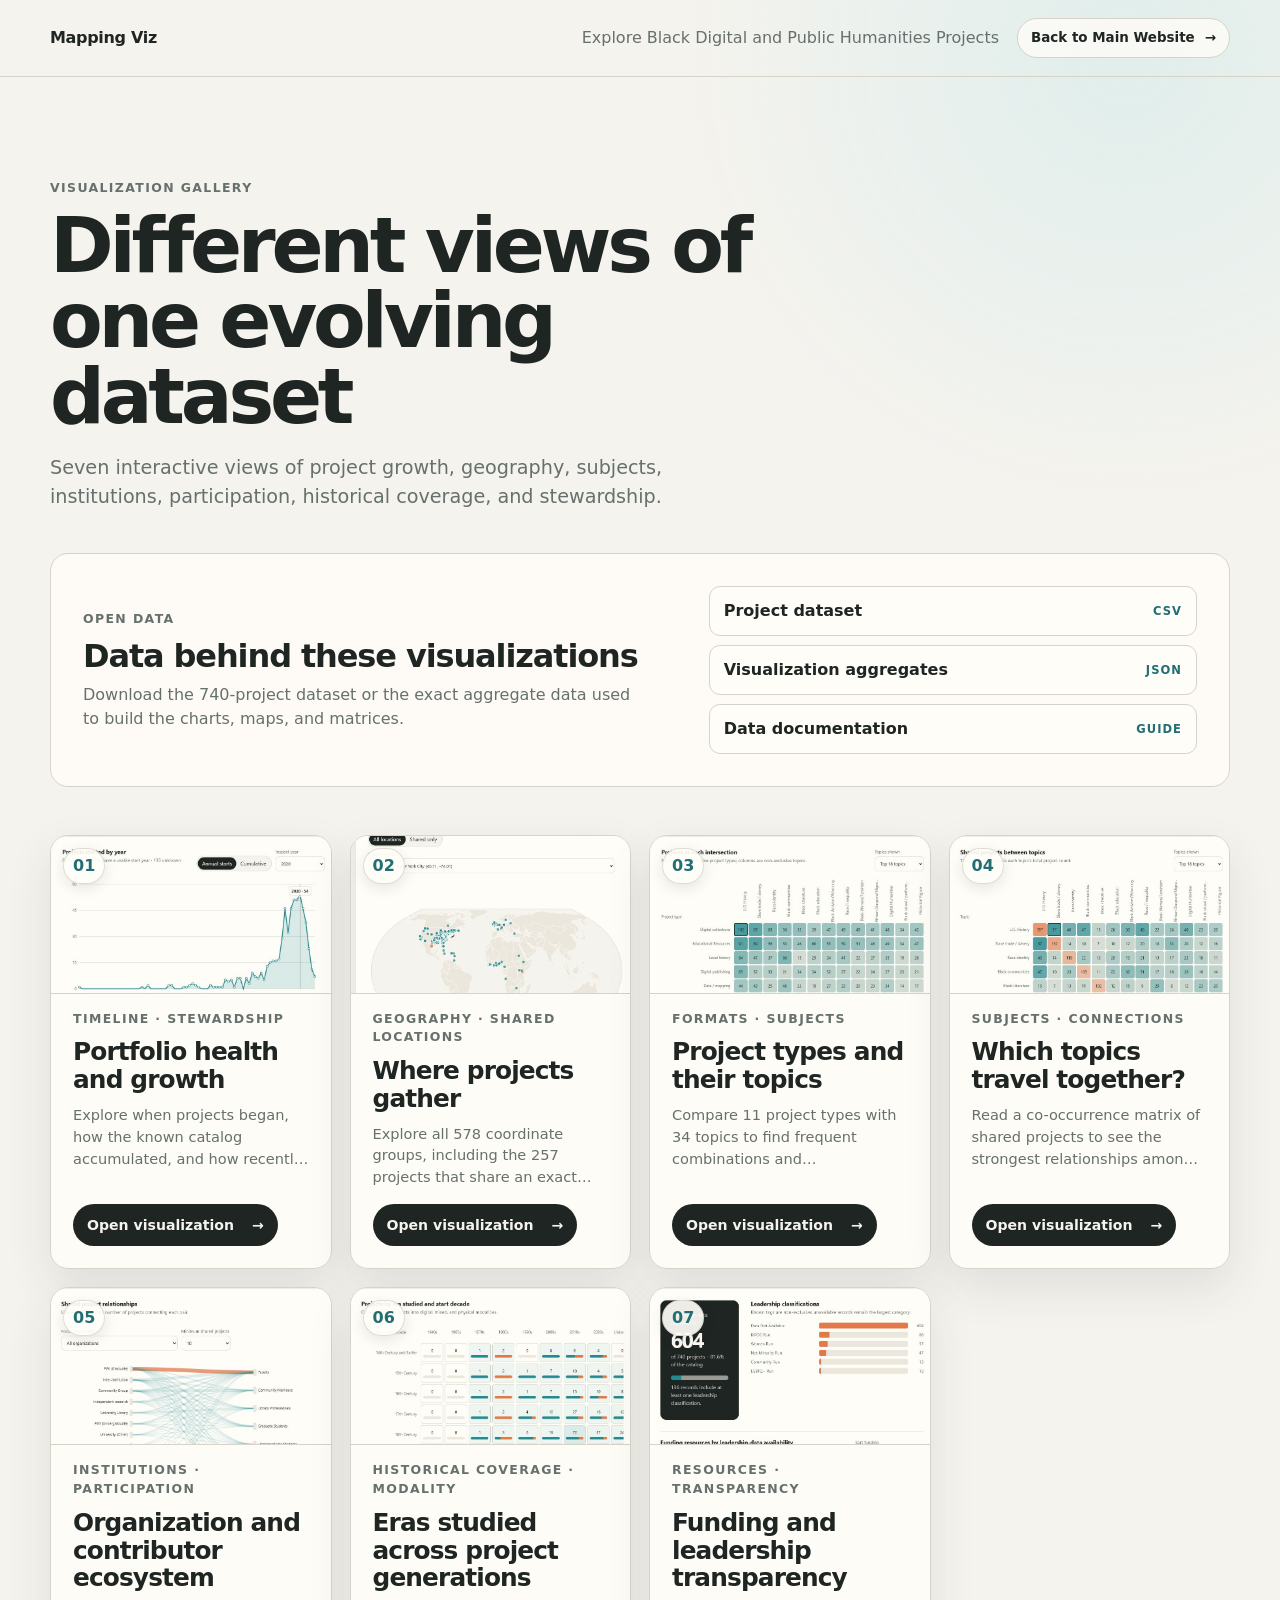
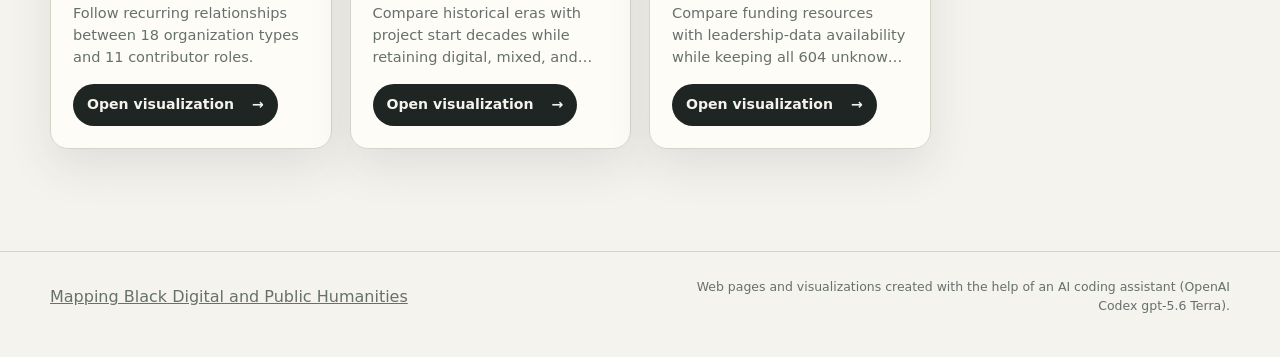
==== commit 0438326a: "Add footer AI attribution" ====
--- a/index.html
+++ b/index.html
@@ -5,7 +5,7 @@
   <meta name="viewport" content="width=device-width, initial-scale=1">
   <meta name="description" content="Interactive visualizations from the Mapping Black Digital and Public Humanities dataset.">
   <title>Mapping Viz</title>
-  <link rel="stylesheet" href="assets/site.css?v=5">
+  <link rel="stylesheet" href="assets/site.css?v=6">
 </head>
 <body>
   <header class="site-header">
@@ -233,6 +233,7 @@
   <footer class="site-footer">
     <div class="shell">
       <a href="https://sites.lib.jmu.edu/mappingbdh/">Mapping Black Digital and Public Humanities</a>
+      <p class="footer-ai-note">Web pages and visualizations created with the help of an AI coding assistant (OpenAI Codex gpt-5.6 Terra).</p>
     </div>
   </footer>
 </body>
--- a/assets/site.css
+++ b/assets/site.css
@@ -329,6 +329,20 @@
   border-top: 1px solid var(--border);
 }
 
+.site-footer .shell {
+  display: flex;
+  align-items: center;
+  justify-content: space-between;
+  gap: 18px;
+}
+
+.footer-ai-note {
+  max-width: 560px;
+  margin: 0;
+  text-align: right;
+  font-size: 0.78rem;
+}
+
 .data-main {
   padding-block: clamp(34px, 6vw, 72px);
 }
@@ -1156,6 +1170,16 @@
     grid-template-columns: 1fr;
   }
 
+  .site-footer .shell {
+    align-items: flex-start;
+    flex-direction: column;
+  }
+
+  .footer-ai-note {
+    max-width: none;
+    text-align: left;
+  }
+
   .page-intro {
     grid-template-columns: 1fr;
     align-items: start;
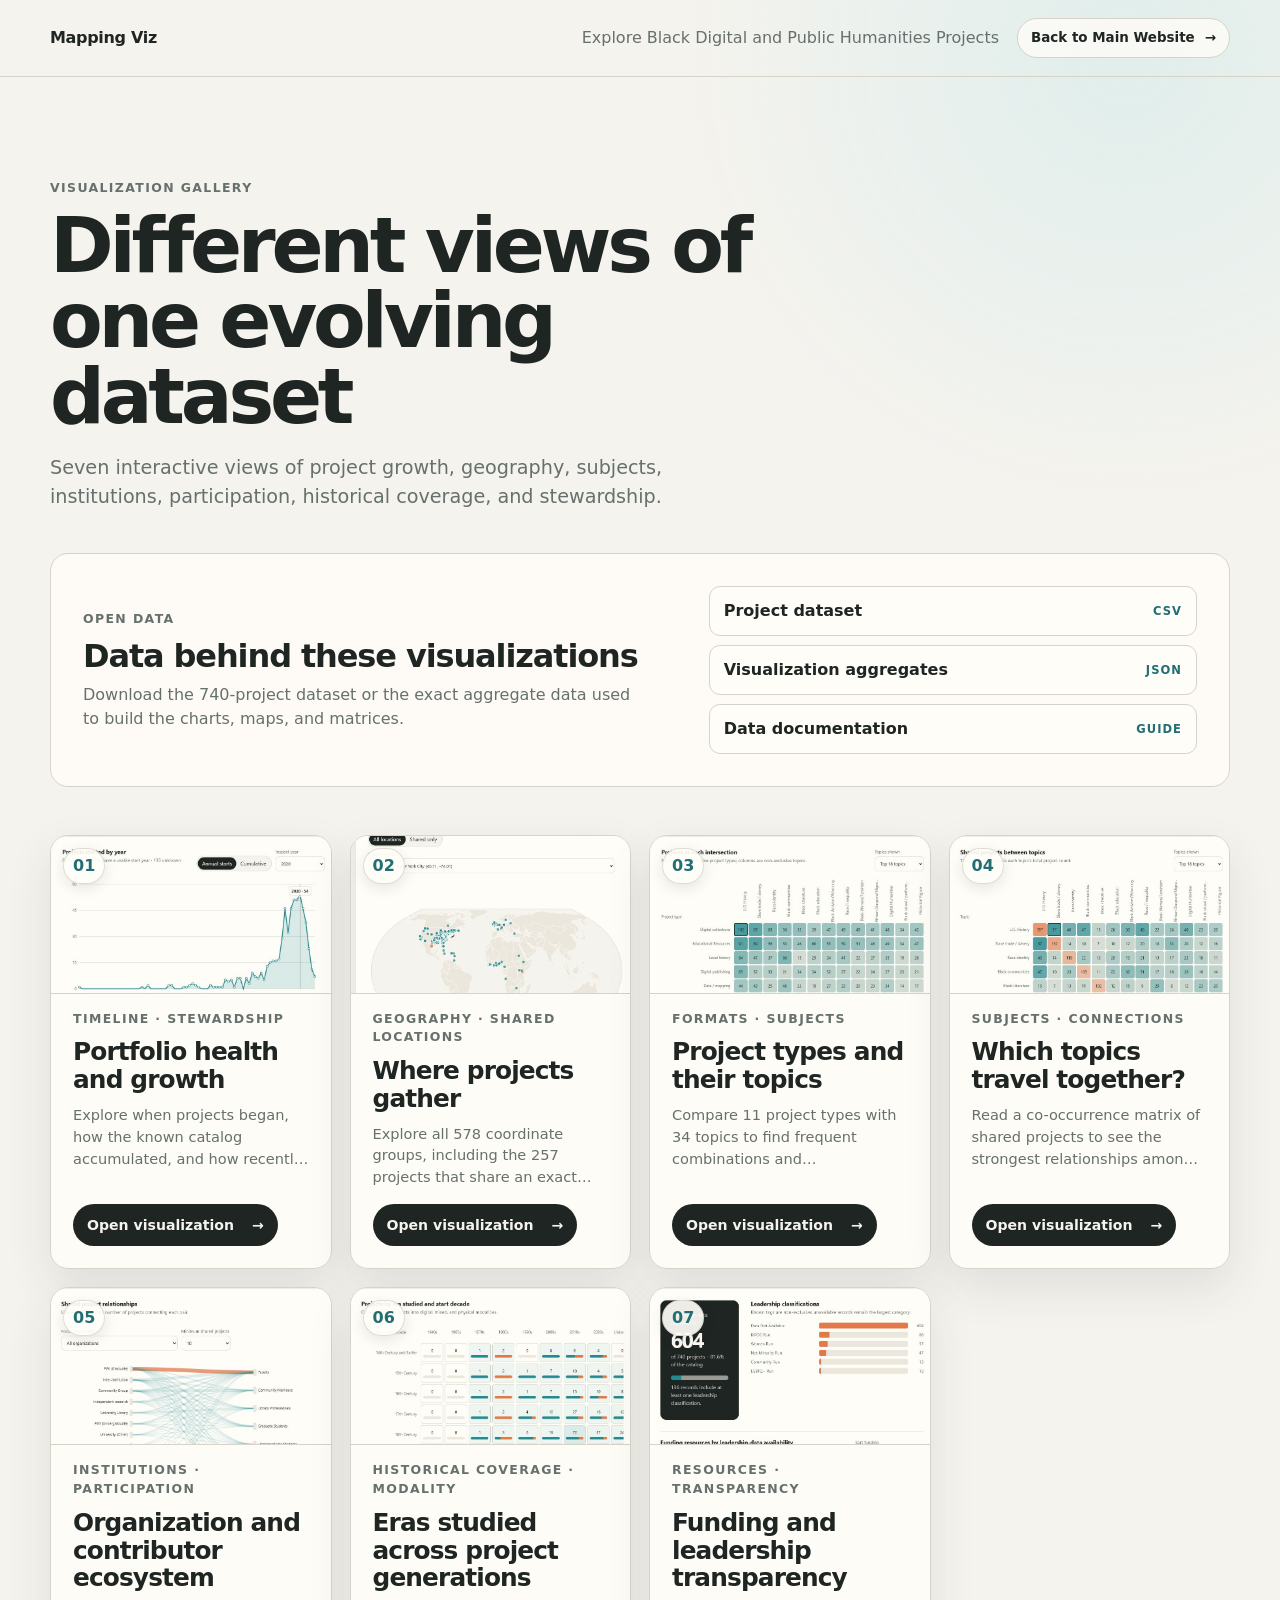
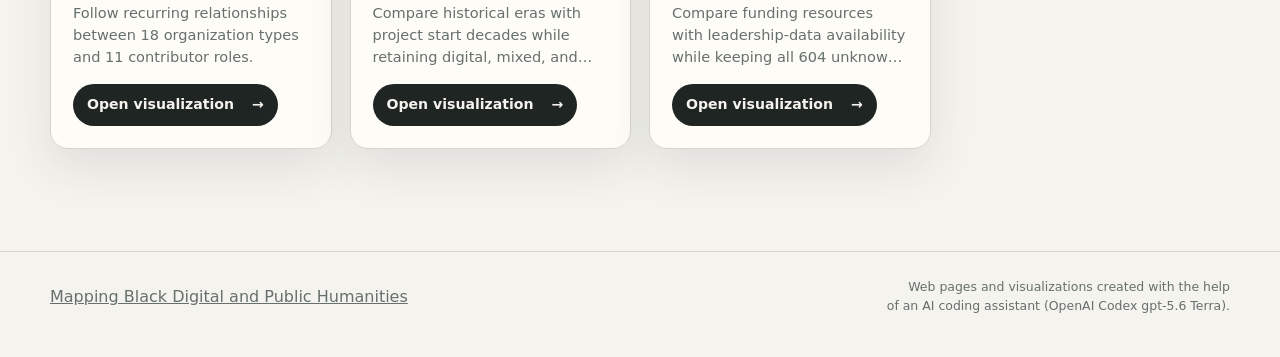
==== commit 547170f7: "Fix footer attribution wrap" ====
--- a/index.html
+++ b/index.html
@@ -233,7 +233,7 @@
   <footer class="site-footer">
     <div class="shell">
       <a href="https://sites.lib.jmu.edu/mappingbdh/">Mapping Black Digital and Public Humanities</a>
-      <p class="footer-ai-note">Web pages and visualizations created with the help of an AI coding assistant (OpenAI Codex gpt-5.6 Terra).</p>
+      <p class="footer-ai-note">Web pages and visualizations created with the help<br>of an AI coding assistant (OpenAI Codex gpt-5.6 Terra).</p>
     </div>
   </footer>
 </body>
